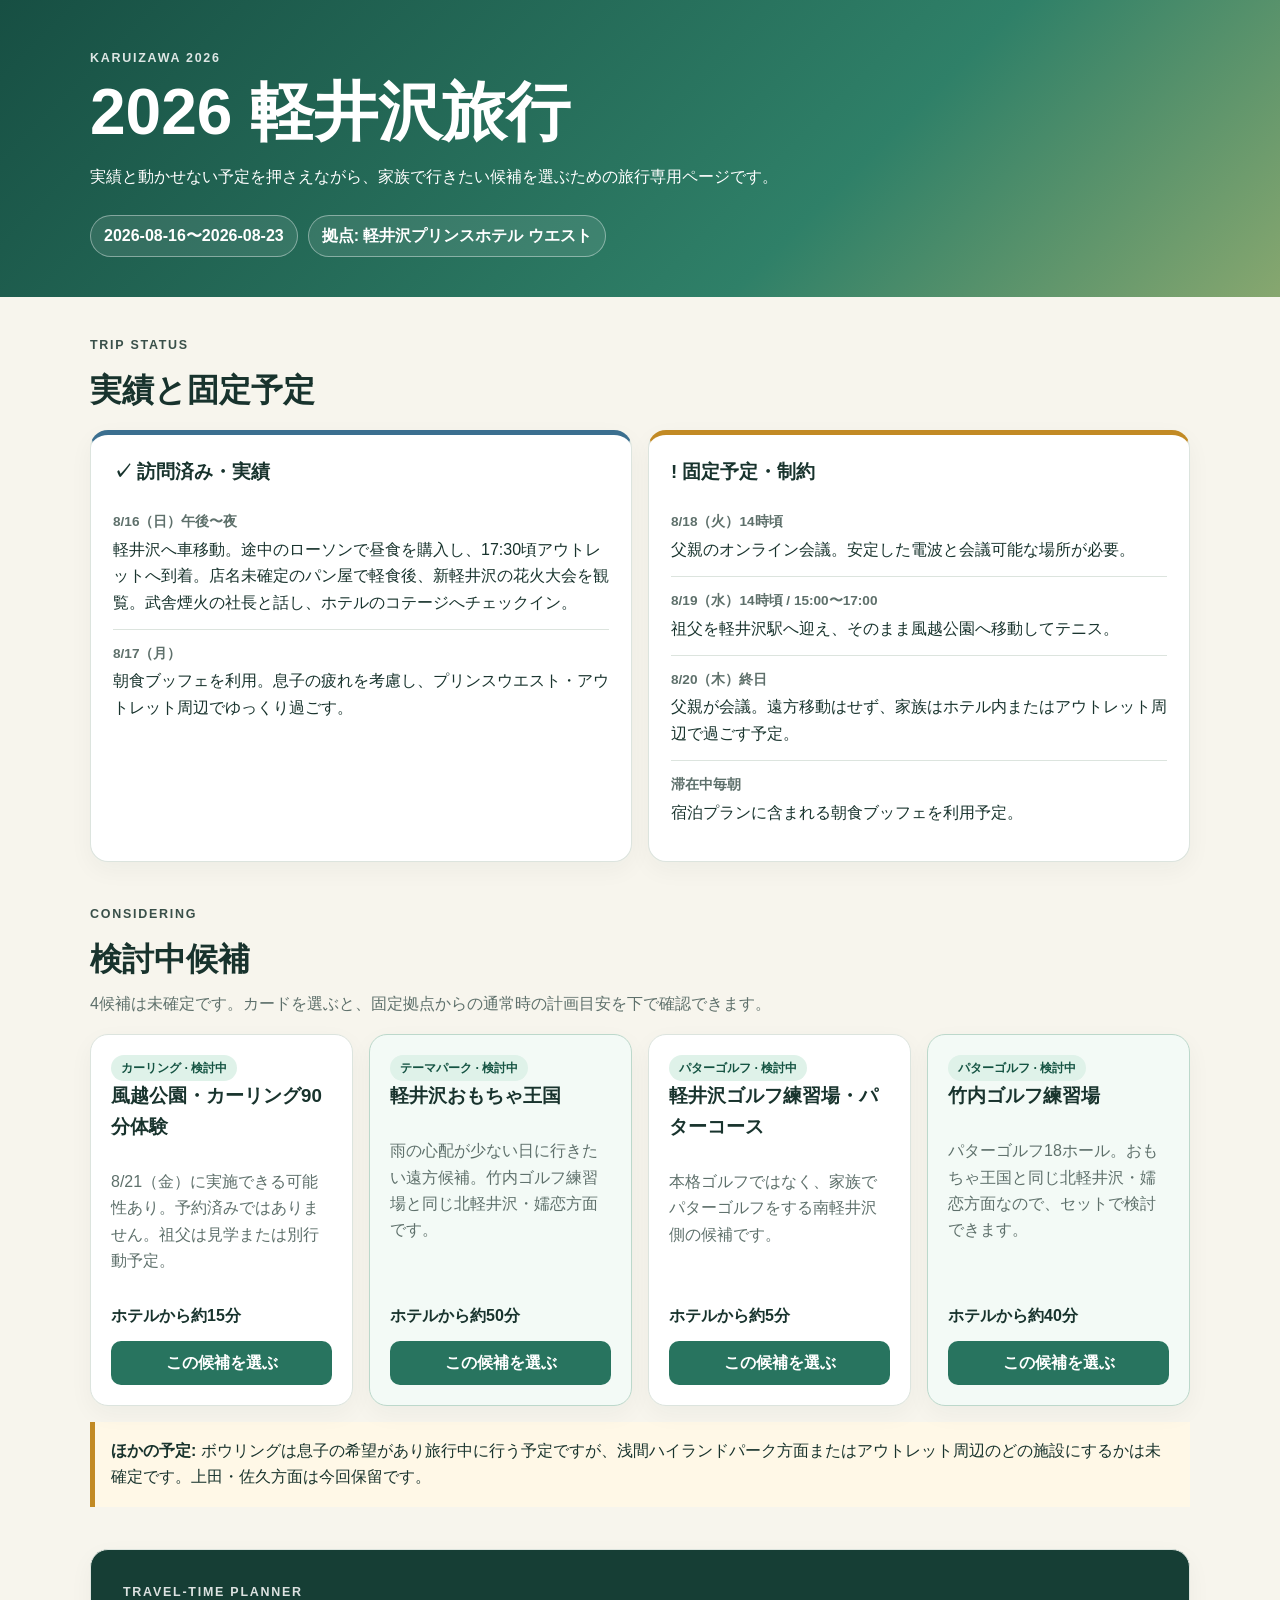
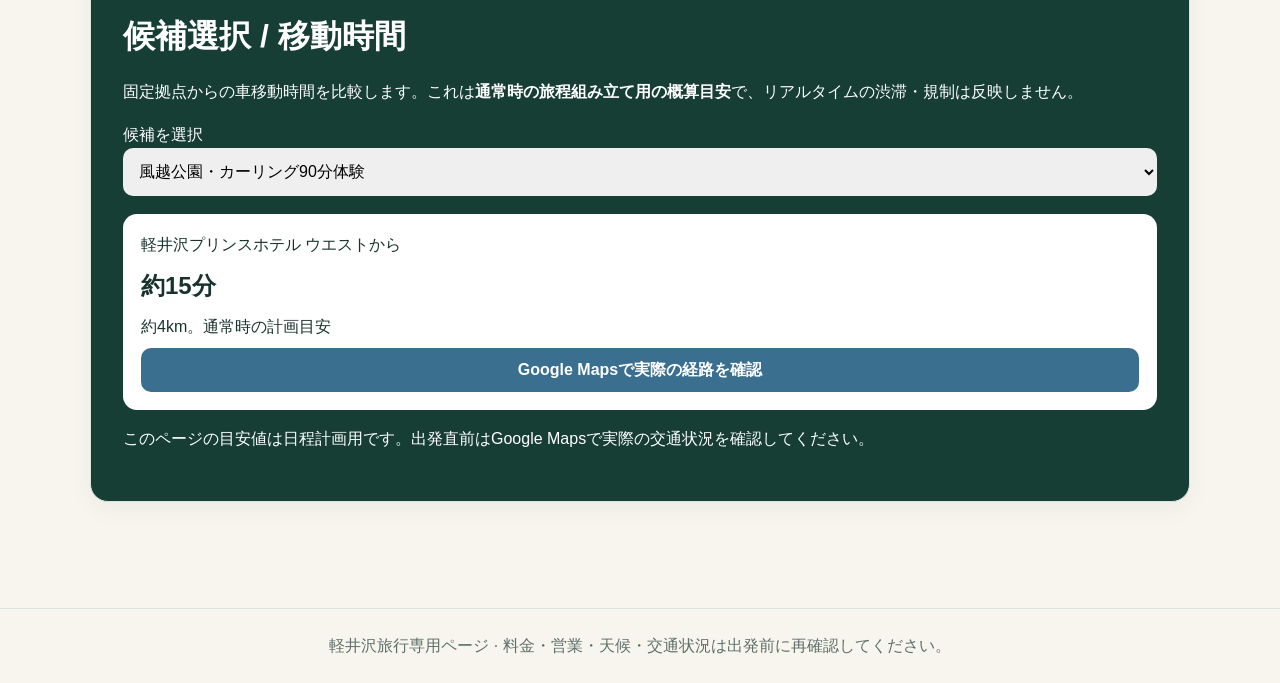
==== docs/trips/karuizawa/index.html @ 586a4956 "軽井沢旅行の計画ページを追加" ====
<!doctype html>
<html lang="ja">
<head>
  <meta charset="utf-8">
  <meta name="viewport" content="width=device-width, initial-scale=1">
  <meta name="description" content="2026年軽井沢旅行の実績、固定予定、候補と移動時間を確認する計画ページ">
  <title>2026 軽井沢旅行</title>
  <style>
    :root { color-scheme: light; --ink:#18332d; --muted:#5e706b; --paper:#f7f5ed; --card:#fff; --green:#28745f; --gold:#c28a24; --blue:#3b6f8f; --line:#dce4de; }
    * { box-sizing:border-box; }
    body { margin:0; color:var(--ink); background:var(--paper); font-family:-apple-system,BlinkMacSystemFont,"Segoe UI","Noto Sans JP",sans-serif; line-height:1.65; }
    a { color:inherit; }
    header { padding:48px 20px 40px; color:white; background:linear-gradient(135deg,#174f43,#2f8068 65%,#87a76f); }
    .wrap { width:min(1100px,calc(100% - 32px)); margin:auto; }
    .eyebrow { margin:0 0 8px; font-size:.78rem; font-weight:800; letter-spacing:.14em; text-transform:uppercase; opacity:.85; }
    h1 { margin:0; font-size:clamp(2rem,7vw,4rem); line-height:1.12; }
    header p { max-width:720px; margin:16px 0 0; }
    .facts { display:flex; flex-wrap:wrap; gap:10px; margin-top:24px; }
    .fact { padding:7px 13px; border:1px solid #ffffff66; border-radius:99px; background:#ffffff18; font-weight:700; }
    main { padding:38px 0 64px; }
    section { margin-bottom:42px; }
    h2 { margin:0 0 14px; font-size:clamp(1.45rem,4vw,2rem); }
    .intro { color:var(--muted); margin-top:-8px; }
    .timeline-grid,.candidate-grid { display:grid; grid-template-columns:repeat(auto-fit,minmax(260px,1fr)); gap:16px; }
    .panel,.candidate,.planner { border:1px solid var(--line); border-radius:18px; background:var(--card); box-shadow:0 8px 24px #15372b0b; }
    .panel { padding:22px; border-top:5px solid var(--blue); }
    .panel.fixed { border-top-color:var(--gold); }
    .panel h3,.candidate h3 { margin:0 0 10px; }
    .item { padding:13px 0; border-top:1px solid var(--line); }
    .item:first-of-type { border-top:0; }
    .item time { display:block; color:var(--muted); font-size:.85rem; font-weight:700; }
    .item p { margin:3px 0 0; }
    .candidate { display:flex; flex-direction:column; padding:20px; }
    .tag { align-self:flex-start; padding:3px 10px; border-radius:99px; color:#145342; background:#dff2e9; font-size:.78rem; font-weight:800; }
    .candidate p { color:var(--muted); }
    .meta { margin-top:auto; padding-top:12px; font-weight:800; }
    button,.maps { display:inline-flex; align-items:center; justify-content:center; min-height:44px; border:0; border-radius:10px; font:inherit; font-weight:800; cursor:pointer; text-decoration:none; }
    button { width:100%; margin-top:12px; color:white; background:var(--green); }
    button:hover,button:focus-visible { background:#195b49; }
    .same-direction { border-color:#bcd8cb; background:#f3faf6; }
    .planner { padding:clamp(20px,5vw,32px); background:#163e35; color:white; }
    .planner select { width:100%; min-height:48px; padding:8px 12px; border:0; border-radius:10px; font:inherit; }
    .result { display:grid; gap:8px; margin-top:18px; padding:18px; border-radius:14px; color:var(--ink); background:white; }
    .result strong { font-size:1.5rem; }
    .maps { color:white; background:var(--blue); }
    .notice { padding:16px; border-left:5px solid var(--gold); background:#fff8e7; }
    footer { padding:24px 16px; text-align:center; color:var(--muted); border-top:1px solid var(--line); }
    @media (max-width:600px) { header { padding-top:34px; } .wrap { width:min(100% - 24px,1100px); } }
  </style>
</head>
<body>
  <header>
    <div class="wrap">
      <p class="eyebrow">Karuizawa 2026</p>
      <h1>2026 軽井沢旅行</h1>
      <p>実績と動かせない予定を押さえながら、家族で行きたい候補を選ぶための旅行専用ページです。</p>
      <div class="facts"><span class="fact">2026-08-16〜2026-08-23</span><span class="fact">拠点: 軽井沢プリンスホテル ウエスト</span></div>
    </div>
  </header>
  <main class="wrap">
    <section aria-labelledby="timeline-title">
      <p class="eyebrow">Trip status</p><h2 id="timeline-title">実績と固定予定</h2>
      <div class="timeline-grid">
        <article class="panel"><h3>✓ 訪問済み・実績</h3>
          <div class="item"><time>8/16（日）午後〜夜</time><p>軽井沢へ車移動。途中のローソンで昼食を購入し、17:30頃アウトレットへ到着。店名未確定のパン屋で軽食後、新軽井沢の花火大会を観覧。武舎煙火の社長と話し、ホテルのコテージへチェックイン。</p></div>
          <div class="item"><time>8/17（月）</time><p>朝食ブッフェを利用。息子の疲れを考慮し、プリンスウエスト・アウトレット周辺でゆっくり過ごす。</p></div>
        </article>
        <article class="panel fixed"><h3>! 固定予定・制約</h3>
          <div class="item"><time>8/18（火）14時頃</time><p>父親のオンライン会議。安定した電波と会議可能な場所が必要。</p></div>
          <div class="item"><time>8/19（水）14時頃 / 15:00〜17:00</time><p>祖父を軽井沢駅へ迎え、そのまま風越公園へ移動してテニス。</p></div>
          <div class="item"><time>8/20（木）終日</time><p>父親が会議。遠方移動はせず、家族はホテル内またはアウトレット周辺で過ごす予定。</p></div>
          <div class="item"><time>滞在中毎朝</time><p>宿泊プランに含まれる朝食ブッフェを利用予定。</p></div>
        </article>
      </div>
    </section>

    <section aria-labelledby="candidates-title">
      <p class="eyebrow">Considering</p><h2 id="candidates-title">検討中候補</h2>
      <p class="intro">4候補は未確定です。カードを選ぶと、固定拠点からの通常時の計画目安を下で確認できます。</p>
      <div class="candidate-grid" data-candidates>
        <article class="candidate"><span class="tag">カーリング · 検討中</span><h3>風越公園・カーリング90分体験</h3><p>8/21（金）に実施できる可能性あり。予約済みではありません。祖父は見学または別行動予定。</p><div class="meta">ホテルから約15分</div><button type="button" data-pick="curling">この候補を選ぶ</button></article>
        <article class="candidate same-direction"><span class="tag">テーマパーク · 検討中</span><h3>軽井沢おもちゃ王国</h3><p>雨の心配が少ない日に行きたい遠方候補。竹内ゴルフ練習場と同じ北軽井沢・嬬恋方面です。</p><div class="meta">ホテルから約50分</div><button type="button" data-pick="toy_kingdom">この候補を選ぶ</button></article>
        <article class="candidate"><span class="tag">パターゴルフ · 検討中</span><h3>軽井沢ゴルフ練習場・パターコース</h3><p>本格ゴルフではなく、家族でパターゴルフをする南軽井沢側の候補です。</p><div class="meta">ホテルから約5分</div><button type="button" data-pick="karuizawa_putter">この候補を選ぶ</button></article>
        <article class="candidate same-direction"><span class="tag">パターゴルフ · 検討中</span><h3>竹内ゴルフ練習場</h3><p>パターゴルフ18ホール。おもちゃ王国と同じ北軽井沢・嬬恋方面なので、セットで検討できます。</p><div class="meta">ホテルから約40分</div><button type="button" data-pick="takeuchi">この候補を選ぶ</button></article>
      </div>
      <p class="notice"><strong>ほかの予定:</strong> ボウリングは息子の希望があり旅行中に行う予定ですが、浅間ハイランドパーク方面またはアウトレット周辺のどの施設にするかは未確定です。上田・佐久方面は今回保留です。</p>
    </section>

    <section class="planner" aria-labelledby="planner-title">
      <p class="eyebrow">Travel-time planner</p><h2 id="planner-title">候補選択 / 移動時間</h2>
      <p>固定拠点からの車移動時間を比較します。これは<strong>通常時の旅程組み立て用の概算目安</strong>で、リアルタイムの渋滞・規制は反映しません。</p>
      <label for="candidate-select">候補を選択</label>
      <select id="candidate-select" data-select>
        <option value="curling">風越公園・カーリング90分体験</option><option value="toy_kingdom">軽井沢おもちゃ王国</option><option value="karuizawa_putter">軽井沢ゴルフ練習場・パターコース</option><option value="takeuchi">竹内ゴルフ練習場</option>
      </select>
      <div class="result" aria-live="polite"><span>軽井沢プリンスホテル ウエストから</span><strong data-time>約15分</strong><span data-note>通常時の計画目安</span><a class="maps" data-maps href="#" target="_blank" rel="noopener noreferrer">Google Mapsで実際の経路を確認</a></div>
      <p>このページの目安値は日程計画用です。出発直前はGoogle Mapsで実際の交通状況を確認してください。</p>
    </section>
  </main>
  <footer>軽井沢旅行専用ページ · 料金・営業・天候・交通状況は出発前に再確認してください。</footer>
  <script>
    const base = '軽井沢プリンスホテル ウエスト';
    const plans = {
      curling:{destination:'軽井沢風越公園 / 軽井沢アイスパーク',minutes:15,note:'約4km。通常時の計画目安'},
      toy_kingdom:{destination:'軽井沢おもちゃ王国',minutes:50,note:'北軽井沢・嬬恋方面。通常時の計画目安'},
      karuizawa_putter:{destination:'軽井沢ゴルフ練習場・パターコース',minutes:5,note:'通常時の計画目安'},
      takeuchi:{destination:'竹内ゴルフ練習場',minutes:40,note:'北軽井沢方面。通常時の計画目安'}
    };
    const select = document.querySelector('[data-select]');
    function showPlan(id) {
      const plan = plans[id]; if (!plan) return;
      select.value = id;
      document.querySelector('[data-time]').textContent = `約${plan.minutes}分`;
      document.querySelector('[data-note]').textContent = plan.note;
      document.querySelector('[data-maps]').href = `https://www.google.com/maps/dir/?api=1&origin=${encodeURIComponent(base)}&destination=${encodeURIComponent(plan.destination)}&travelmode=driving`;
    }
    select.addEventListener('change', event => showPlan(event.target.value));
    document.querySelectorAll('[data-pick]').forEach(button => button.addEventListener('click', () => { showPlan(button.dataset.pick); document.querySelector('.planner').scrollIntoView({behavior:'smooth'}); }));
    showPlan(select.value);
  </script>
</body>
</html>
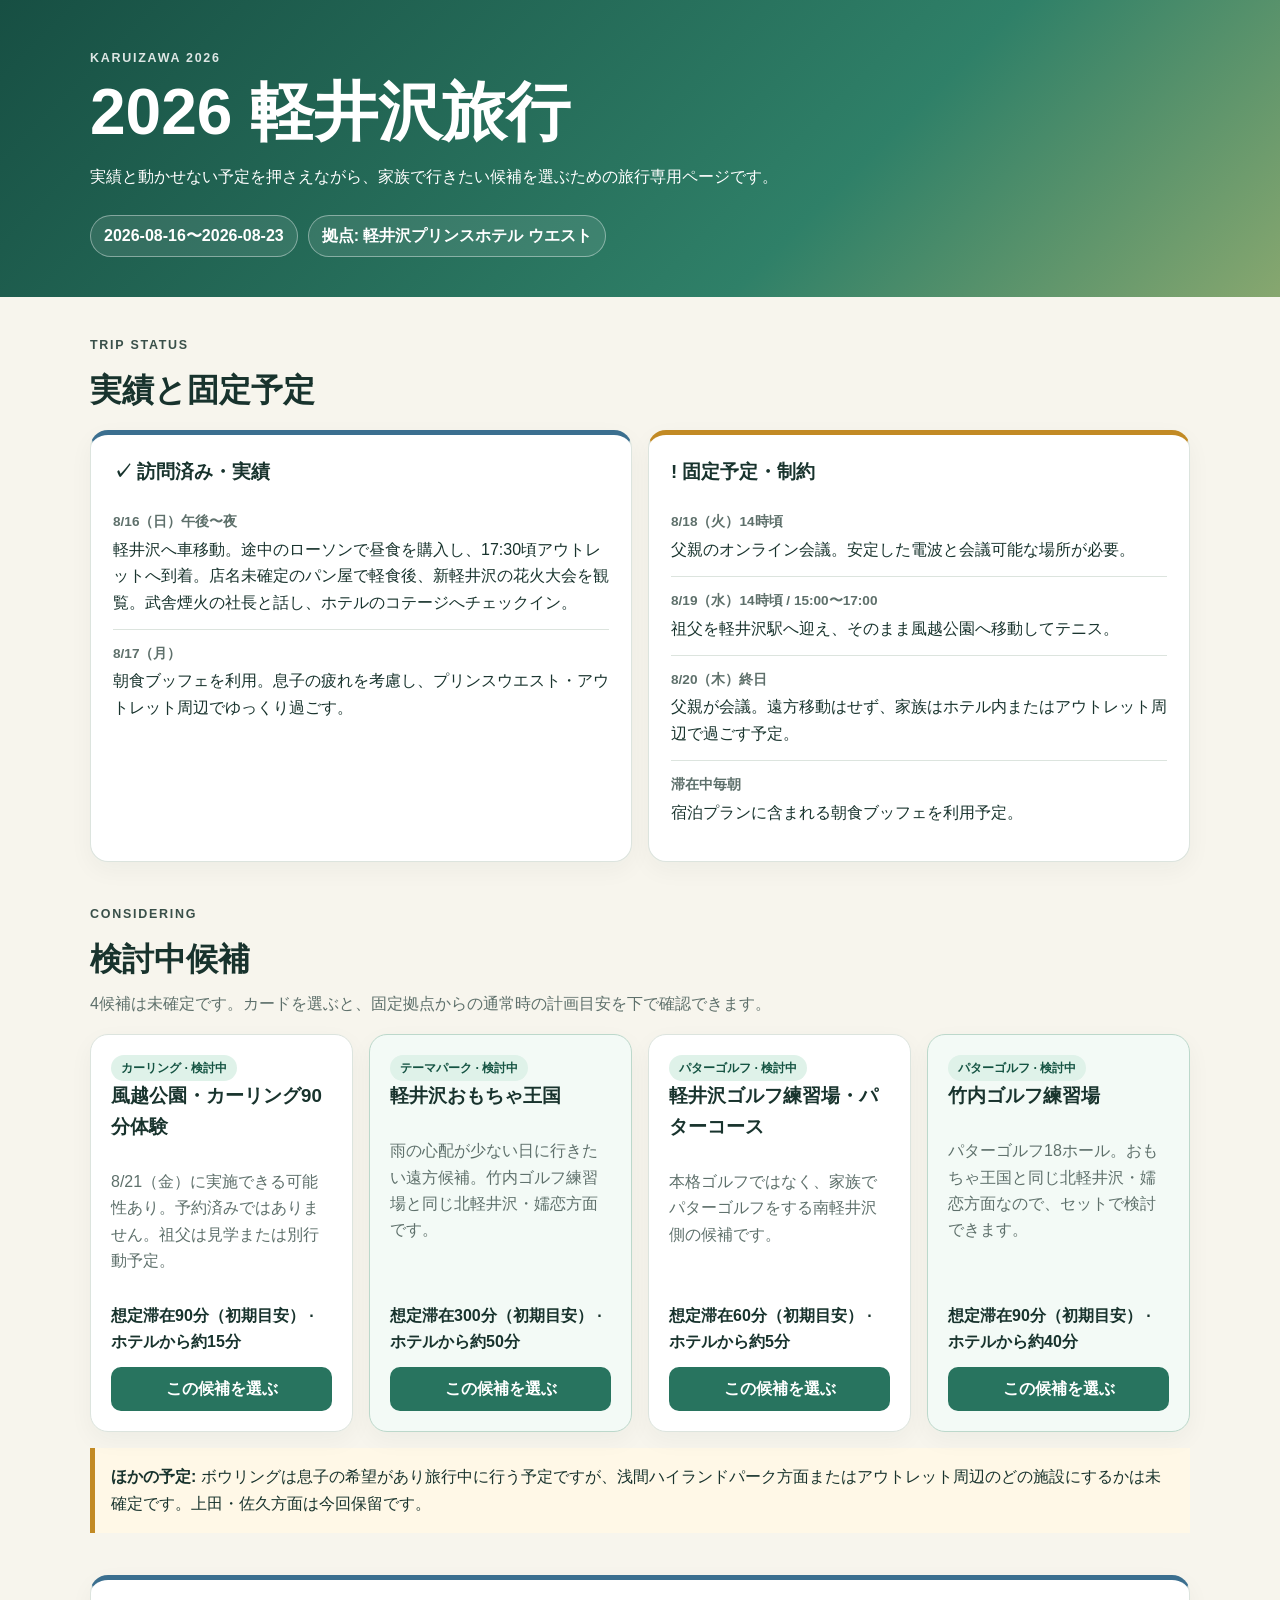
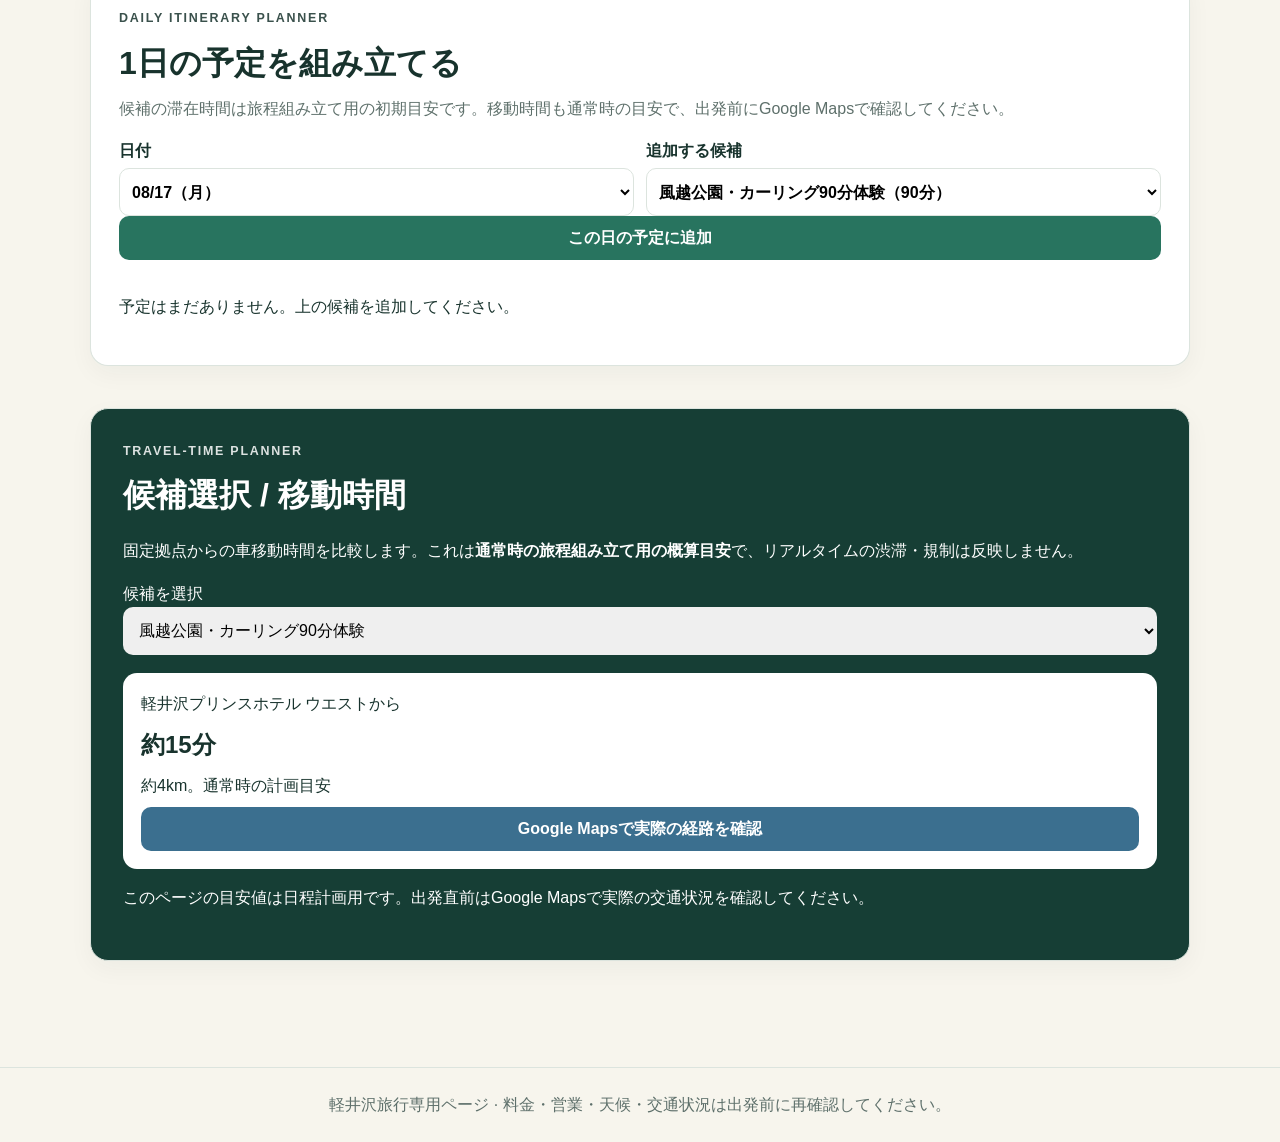
==== commit bf6a072e: "軽井沢の日別旅程Plannerを追加" ====
--- a/docs/trips/karuizawa/index.html
+++ b/docs/trips/karuizawa/index.html
@@ -44,8 +44,24 @@
     .result strong { font-size:1.5rem; }
     .maps { color:white; background:var(--blue); }
     .notice { padding:16px; border-left:5px solid var(--gold); background:#fff8e7; }
+    .day-planner { padding:clamp(18px,4vw,28px); }
+    .day-controls { display:grid; grid-template-columns:minmax(0,1fr) minmax(0,1fr); gap:12px; }
+    .day-controls label { font-weight:800; }
+    .day-controls select { width:100%; min-height:48px; margin-top:4px; padding:8px; border:1px solid var(--line); border-radius:10px; font:inherit; background:white; }
+    .constraint { margin:16px 0; padding:12px; border-radius:10px; color:#654509; background:#fff3cf; }
+    .schedule { display:grid; gap:12px; margin-top:18px; }
+    .schedule-card { display:grid; grid-template-columns:minmax(0,1fr) auto; gap:12px; padding:16px; border:1px solid var(--line); border-left:5px solid var(--green); border-radius:14px; background:#fbfdfb; }
+    .schedule-card.fixed { border-left-color:var(--gold); background:#fffaf0; }
+    .schedule-card h3 { margin:0; font-size:1.05rem; }
+    .schedule-card p { margin:4px 0 0; color:var(--muted); }
+    .schedule-actions { display:grid; grid-template-columns:repeat(2,48px); gap:8px; align-content:start; }
+    .schedule-actions button { width:48px; min-height:48px; margin:0; font-size:1.25rem; }
+    .schedule-actions button:disabled { cursor:not-allowed; opacity:.35; }
+    .warning { margin:12px 0 0; padding:12px; border:2px solid #b64b3d; border-radius:10px; color:#7e2117; background:#fff0ed; font-weight:800; }
+    .add-buttons { display:grid; grid-template-columns:repeat(auto-fit,minmax(180px,1fr)); gap:8px; }
+    .add-buttons button { margin-top:0; }
     footer { padding:24px 16px; text-align:center; color:var(--muted); border-top:1px solid var(--line); }
-    @media (max-width:600px) { header { padding-top:34px; } .wrap { width:min(100% - 24px,1100px); } }
+    @media (max-width:600px) { header { padding-top:34px; } .wrap { width:min(100% - 24px,1100px); } .day-controls,.schedule-card { grid-template-columns:1fr; } .schedule-actions { grid-template-columns:repeat(2,minmax(48px,1fr)); } .schedule-actions button { width:100%; } }
   </style>
 </head>
 <body>
@@ -78,12 +94,25 @@
       <p class="eyebrow">Considering</p><h2 id="candidates-title">検討中候補</h2>
       <p class="intro">4候補は未確定です。カードを選ぶと、固定拠点からの通常時の計画目安を下で確認できます。</p>
       <div class="candidate-grid" data-candidates>
-        <article class="candidate"><span class="tag">カーリング · 検討中</span><h3>風越公園・カーリング90分体験</h3><p>8/21（金）に実施できる可能性あり。予約済みではありません。祖父は見学または別行動予定。</p><div class="meta">ホテルから約15分</div><button type="button" data-pick="curling">この候補を選ぶ</button></article>
-        <article class="candidate same-direction"><span class="tag">テーマパーク · 検討中</span><h3>軽井沢おもちゃ王国</h3><p>雨の心配が少ない日に行きたい遠方候補。竹内ゴルフ練習場と同じ北軽井沢・嬬恋方面です。</p><div class="meta">ホテルから約50分</div><button type="button" data-pick="toy_kingdom">この候補を選ぶ</button></article>
-        <article class="candidate"><span class="tag">パターゴルフ · 検討中</span><h3>軽井沢ゴルフ練習場・パターコース</h3><p>本格ゴルフではなく、家族でパターゴルフをする南軽井沢側の候補です。</p><div class="meta">ホテルから約5分</div><button type="button" data-pick="karuizawa_putter">この候補を選ぶ</button></article>
-        <article class="candidate same-direction"><span class="tag">パターゴルフ · 検討中</span><h3>竹内ゴルフ練習場</h3><p>パターゴルフ18ホール。おもちゃ王国と同じ北軽井沢・嬬恋方面なので、セットで検討できます。</p><div class="meta">ホテルから約40分</div><button type="button" data-pick="takeuchi">この候補を選ぶ</button></article>
+        <article class="candidate"><span class="tag">カーリング · 検討中</span><h3>風越公園・カーリング90分体験</h3><p>8/21（金）に実施できる可能性あり。予約済みではありません。祖父は見学または別行動予定。</p><div class="meta">想定滞在90分（初期目安） · ホテルから約15分</div><button type="button" data-pick="curling">この候補を選ぶ</button></article>
+        <article class="candidate same-direction"><span class="tag">テーマパーク · 検討中</span><h3>軽井沢おもちゃ王国</h3><p>雨の心配が少ない日に行きたい遠方候補。竹内ゴルフ練習場と同じ北軽井沢・嬬恋方面です。</p><div class="meta">想定滞在300分（初期目安） · ホテルから約50分</div><button type="button" data-pick="toy_kingdom">この候補を選ぶ</button></article>
+        <article class="candidate"><span class="tag">パターゴルフ · 検討中</span><h3>軽井沢ゴルフ練習場・パターコース</h3><p>本格ゴルフではなく、家族でパターゴルフをする南軽井沢側の候補です。</p><div class="meta">想定滞在60分（初期目安） · ホテルから約5分</div><button type="button" data-pick="karuizawa_putter">この候補を選ぶ</button></article>
+        <article class="candidate same-direction"><span class="tag">パターゴルフ · 検討中</span><h3>竹内ゴルフ練習場</h3><p>パターゴルフ18ホール。おもちゃ王国と同じ北軽井沢・嬬恋方面なので、セットで検討できます。</p><div class="meta">想定滞在90分（初期目安） · ホテルから約40分</div><button type="button" data-pick="takeuchi">この候補を選ぶ</button></article>
       </div>
       <p class="notice"><strong>ほかの予定:</strong> ボウリングは息子の希望があり旅行中に行う予定ですが、浅間ハイランドパーク方面またはアウトレット周辺のどの施設にするかは未確定です。上田・佐久方面は今回保留です。</p>
+    </section>
+
+    <section class="day-planner panel" aria-labelledby="day-planner-title">
+      <p class="eyebrow">Daily itinerary planner</p><h2 id="day-planner-title">1日の予定を組み立てる</h2>
+      <p class="intro">候補の滞在時間は旅程組み立て用の初期目安です。移動時間も通常時の目安で、出発前にGoogle Mapsで確認してください。</p>
+      <div class="day-controls">
+        <label for="planner-date">日付<select id="planner-date" data-planner-date></select></label>
+        <label for="planner-candidate">追加する候補<select id="planner-candidate" data-planner-candidate></select></label>
+      </div>
+      <div class="add-buttons"><button type="button" data-add-plan>この日の予定に追加</button></div>
+      <p class="constraint" data-constraint hidden></p>
+      <div data-warnings aria-live="polite"></div>
+      <div class="schedule" data-schedule aria-live="polite"></div>
     </section>
 
     <section class="planner" aria-labelledby="planner-title">
@@ -101,10 +130,10 @@
   <script>
     const base = '軽井沢プリンスホテル ウエスト';
     const plans = {
-      curling:{destination:'軽井沢風越公園 / 軽井沢アイスパーク',minutes:15,note:'約4km。通常時の計画目安'},
-      toy_kingdom:{destination:'軽井沢おもちゃ王国',minutes:50,note:'北軽井沢・嬬恋方面。通常時の計画目安'},
-      karuizawa_putter:{destination:'軽井沢ゴルフ練習場・パターコース',minutes:5,note:'通常時の計画目安'},
-      takeuchi:{destination:'竹内ゴルフ練習場',minutes:40,note:'北軽井沢方面。通常時の計画目安'}
+      curling:{name:'風越公園・カーリング90分体験',destination:'軽井沢風越公園 / 軽井沢アイスパーク',minutes:15,stay:90,note:'約4km。通常時の計画目安'},
+      toy_kingdom:{name:'軽井沢おもちゃ王国',destination:'軽井沢おもちゃ王国',minutes:50,stay:300,note:'北軽井沢・嬬恋方面。通常時の計画目安'},
+      karuizawa_putter:{name:'軽井沢ゴルフ練習場・パターコース',destination:'軽井沢ゴルフ練習場・パターコース',minutes:5,stay:60,note:'通常時の計画目安'},
+      takeuchi:{name:'竹内ゴルフ練習場',destination:'竹内ゴルフ練習場',minutes:40,stay:90,note:'北軽井沢方面。通常時の計画目安'}
     };
     const select = document.querySelector('[data-select]');
     function showPlan(id) {
@@ -117,6 +146,80 @@
     select.addEventListener('change', event => showPlan(event.target.value));
     document.querySelectorAll('[data-pick]').forEach(button => button.addEventListener('click', () => { showPlan(button.dataset.pick); document.querySelector('.planner').scrollIntoView({behavior:'smooth'}); }));
     showPlan(select.value);
+
+    const plannerStorageKey = 'karuizawa-2026:daily-itinerary:v1';
+    const dateSelect = document.querySelector('[data-planner-date]');
+    const candidateSelect = document.querySelector('[data-planner-candidate]');
+    const schedule = document.querySelector('[data-schedule]');
+    const warningBox = document.querySelector('[data-warnings]');
+    const constraint = document.querySelector('[data-constraint]');
+    const fixedSchedules = {
+      '2026-08-18': [{id:'meeting',type:'fixed',name:'父親のオンライン会議',destination:base,time:14*60,deadline:13*60+30,stay:0,note:'14:00 anchor（13:30までに会議可能な場所へ）'}],
+      '2026-08-19': [
+        {id:'pickup',type:'fixed',name:'軽井沢駅で祖父を迎える',destination:'軽井沢駅',time:14*60,stay:0,note:'14:00 anchor'},
+        {id:'tennis',type:'fixed',name:'風越公園でテニス',destination:'軽井沢風越公園 / 軽井沢アイスパーク',time:15*60,stay:120,note:'15:00〜17:00'}
+      ]
+    };
+    const travelTimes = new Map([
+      [`${base}|軽井沢ゴルフ練習場・パターコース`,5], [`${base}|軽井沢風越公園 / 軽井沢アイスパーク`,15],
+      [`${base}|竹内ゴルフ練習場`,40], [`${base}|軽井沢おもちゃ王国`,50],
+      ['軽井沢駅|軽井沢風越公園 / 軽井沢アイスパーク',15], ['軽井沢おもちゃ王国|竹内ゴルフ練習場',10], ['竹内ゴルフ練習場|軽井沢おもちゃ王国',10]
+    ]);
+    const dayPlans = (() => { try { return JSON.parse(localStorage.getItem(plannerStorageKey)) || {}; } catch { return {}; } })();
+    const dates = ['2026-08-17','2026-08-18','2026-08-19','2026-08-20','2026-08-21','2026-08-22','2026-08-23'];
+    dates.forEach(date => dateSelect.add(new Option(`${date.slice(5).replace('-','/')}（${'月火水木金土日'[dates.indexOf(date)]}）`,date)));
+    Object.entries(plans).forEach(([id,plan]) => candidateSelect.add(new Option(`${plan.name}（${plan.stay}分）`,id)));
+    function formatTime(minutes) { return `${String(Math.floor(minutes/60)).padStart(2,'0')}:${String(minutes%60).padStart(2,'0')}`; }
+    function itemsForDay(date) {
+      const variables = (dayPlans[date] || []).map(id => ({id,type:'variable',...plans[id]})).filter(item => item.name);
+      return [...variables,...(fixedSchedules[date] || [])].sort((a,b) => a.type === b.type ? 0 : a.type === 'fixed' ? 1 : -1);
+    }
+    function save() { localStorage.setItem(plannerStorageKey,JSON.stringify(dayPlans)); }
+    function renderPlanner() {
+      const date = dateSelect.value;
+      const items = itemsForDay(date);
+      constraint.hidden = date !== '2026-08-20';
+      constraint.textContent = date === '2026-08-20' ? '制約日: 父親は終日会議のため遠方移動不可（近場のみ）' : '';
+      let clock = 9*60, previous = base, uncertain = false;
+      const warnings = [];
+      schedule.replaceChildren();
+      items.forEach((item,index) => {
+        const travel = previous === item.destination ? 0 : travelTimes.get(`${previous}|${item.destination}`);
+        if (travel === undefined) uncertain = true; else clock += travel;
+        let start = clock;
+        if (item.type === 'fixed') {
+          const deadline = item.deadline ?? item.time;
+          if (uncertain) warnings.push(`${item.name}: 移動時間未登録のため到着可否を確認してください。`);
+          else if (clock > deadline) warnings.push(`${item.name}: この並びでは固定予定に間に合いません（到着見込み ${formatTime(clock)}）。`);
+          start = item.time;
+          clock = item.time + item.stay;
+          uncertain = false;
+        } else clock += item.stay;
+        const end = item.type === 'fixed' ? item.time + item.stay : clock;
+        const card = document.createElement('article');
+        card.className = `schedule-card ${item.type === 'fixed' ? 'fixed' : ''}`;
+        const text = document.createElement('div');
+        const timeLabel = item.stay ? `${formatTime(start)}〜${formatTime(end)}` : `${formatTime(start)} anchor`;
+        text.innerHTML = `<h3>${item.name}</h3><p><strong>${item.type === 'fixed' ? '固定予定' : '可変候補'}</strong> · 想定滞在 ${item.stay ? `${item.stay}分` : '未設定'} · ${timeLabel}</p><p>直前地点から: ${travel === undefined ? '移動時間未登録' : `移動 約${travel}分`}${item.note ? ` · ${item.note}` : ''}</p>`;
+        card.append(text);
+        if (item.type === 'variable') {
+          const variableIndex = (dayPlans[date] || []).indexOf(item.id);
+          const actions = document.createElement('div'); actions.className = 'schedule-actions';
+          [['↑',-1,'上へ移動'],['↓',1,'下へ移動']].forEach(([symbol,delta,label]) => {
+            const button = document.createElement('button'); button.type='button'; button.textContent=symbol; button.setAttribute('aria-label',`${item.name}を${label}`);
+            button.disabled = variableIndex + delta < 0 || variableIndex + delta >= (dayPlans[date] || []).length;
+            button.addEventListener('click',() => { const list=dayPlans[date]; [list[variableIndex],list[variableIndex+delta]]=[list[variableIndex+delta],list[variableIndex]]; save(); renderPlanner(); }); actions.append(button);
+          });
+          card.append(actions);
+        }
+        schedule.append(card); previous = item.destination;
+      });
+      if (!items.length) schedule.innerHTML = '<p>予定はまだありません。上の候補を追加してください。</p>';
+      warningBox.innerHTML = warnings.map(message => `<p class="warning">⚠ ${message}</p>`).join('');
+    }
+    document.querySelector('[data-add-plan]').addEventListener('click',() => { const date=dateSelect.value; dayPlans[date] ||= []; if (!dayPlans[date].includes(candidateSelect.value)) dayPlans[date].push(candidateSelect.value); save(); renderPlanner(); });
+    dateSelect.addEventListener('change',renderPlanner);
+    renderPlanner();
   </script>
 </body>
 </html>
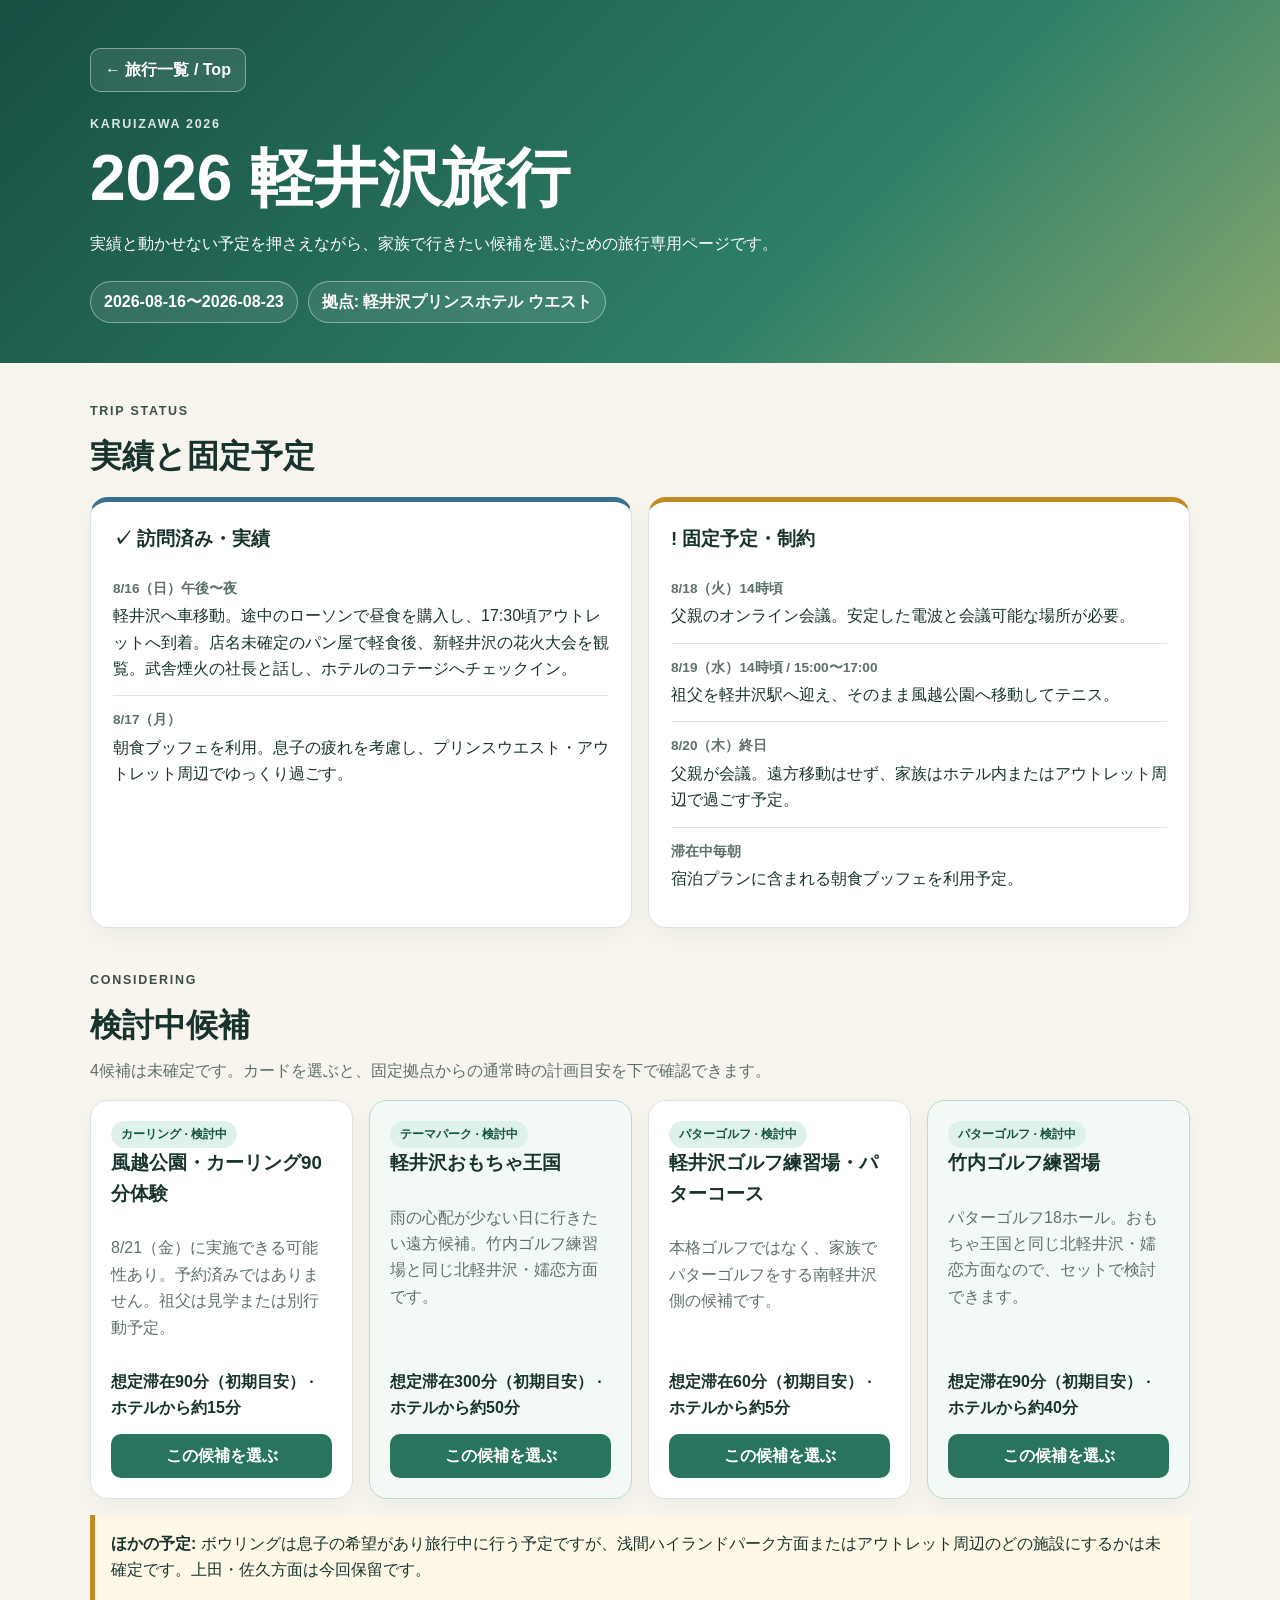
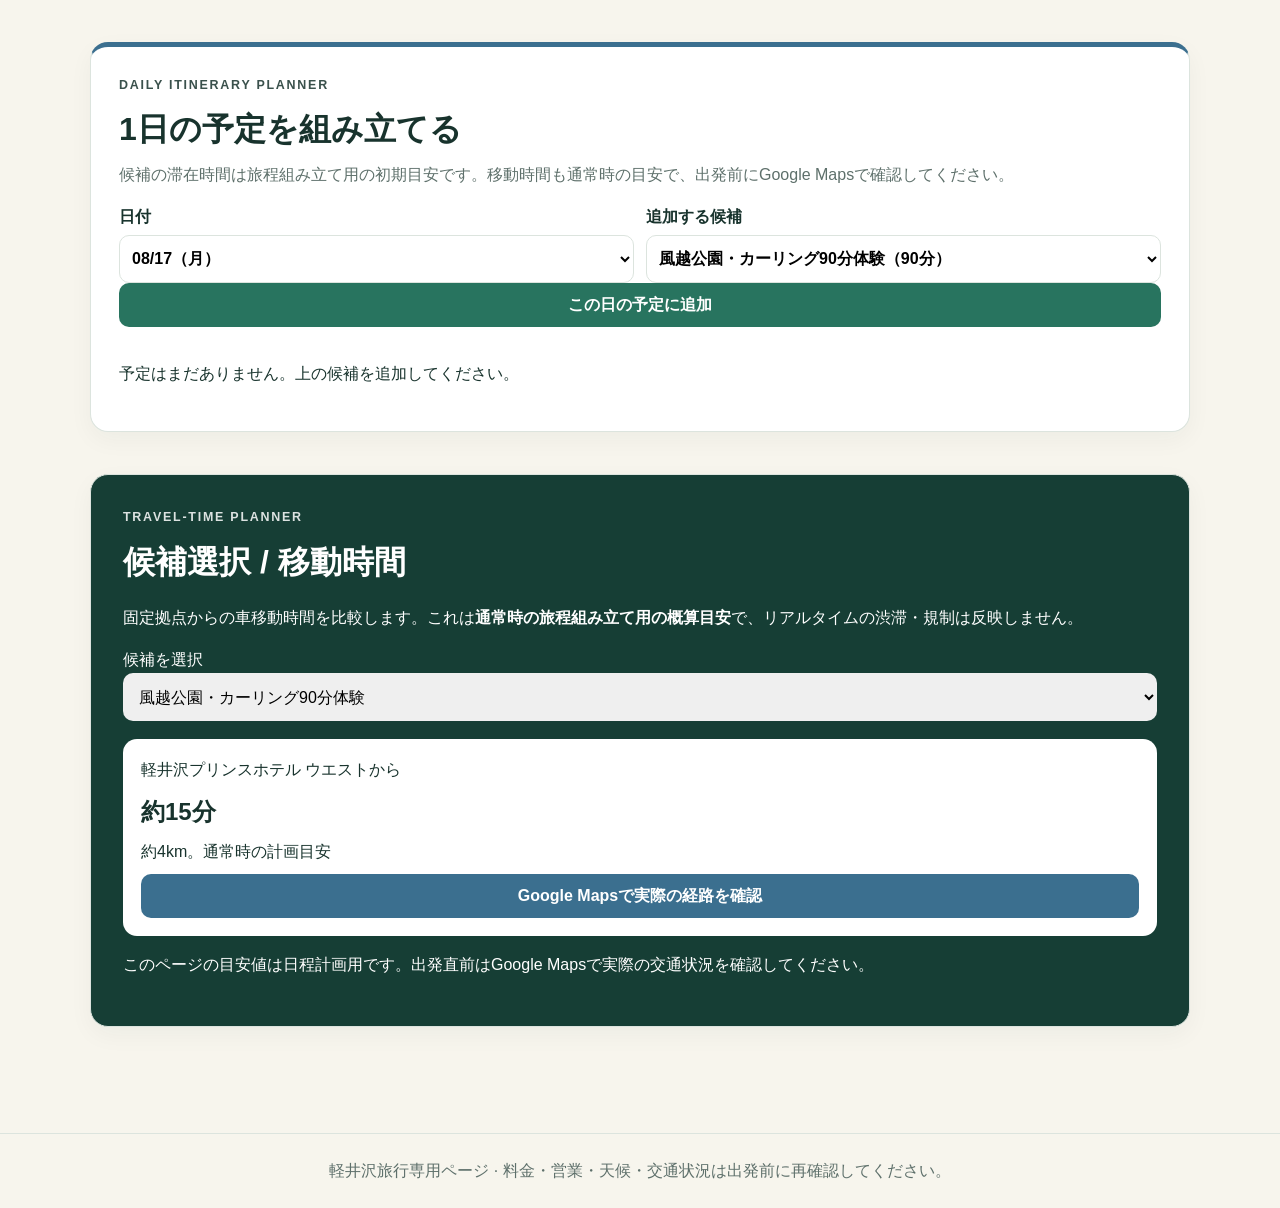
==== commit 20e4e96f: "旅行一覧トップページを追加" ====
--- a/docs/trips/karuizawa/index.html
+++ b/docs/trips/karuizawa/index.html
@@ -15,6 +15,8 @@
     .eyebrow { margin:0 0 8px; font-size:.78rem; font-weight:800; letter-spacing:.14em; text-transform:uppercase; opacity:.85; }
     h1 { margin:0; font-size:clamp(2rem,7vw,4rem); line-height:1.12; }
     header p { max-width:720px; margin:16px 0 0; }
+    .portal-link { display:inline-flex; min-height:44px; margin-bottom:22px; padding:8px 14px; align-items:center; border:1px solid #ffffff66; border-radius:10px; color:white; background:#ffffff18; font-weight:800; text-decoration:none; }
+    .portal-link:hover,.portal-link:focus-visible { background:#ffffff2b; }
     .facts { display:flex; flex-wrap:wrap; gap:10px; margin-top:24px; }
     .fact { padding:7px 13px; border:1px solid #ffffff66; border-radius:99px; background:#ffffff18; font-weight:700; }
     main { padding:38px 0 64px; }
@@ -67,6 +69,7 @@
 <body>
   <header>
     <div class="wrap">
+      <a class="portal-link" href="../../index.html">← 旅行一覧 / Top</a>
       <p class="eyebrow">Karuizawa 2026</p>
       <h1>2026 軽井沢旅行</h1>
       <p>実績と動かせない予定を押さえながら、家族で行きたい候補を選ぶための旅行専用ページです。</p>
@@ -170,56 +173,97 @@
     dates.forEach(date => dateSelect.add(new Option(`${date.slice(5).replace('-','/')}（${'月火水木金土日'[dates.indexOf(date)]}）`,date)));
     Object.entries(plans).forEach(([id,plan]) => candidateSelect.add(new Option(`${plan.name}（${plan.stay}分）`,id)));
     function formatTime(minutes) { return `${String(Math.floor(minutes/60)).padStart(2,'0')}:${String(minutes%60).padStart(2,'0')}`; }
+    function fixedToken(id) { return `@fixed:${id}`; }
+    function ensureSequence(date) {
+      const fixed = fixedSchedules[date] || [];
+      const fixedTokens = fixed.map(item => fixedToken(item.id));
+      const stored = Array.isArray(dayPlans[date]) ? dayPlans[date] : [];
+      const validFixed = new Set(fixedTokens);
+      let sequence = stored.filter(token => plans[token] || validFixed.has(token));
+      if (fixedTokens.length && !sequence.some(token => validFixed.has(token))) sequence = [...sequence,...fixedTokens];
+      fixedTokens.forEach(token => { if (!sequence.includes(token)) sequence.push(token); });
+      dayPlans[date] = sequence;
+      return sequence;
+    }
     function itemsForDay(date) {
-      const variables = (dayPlans[date] || []).map(id => ({id,type:'variable',...plans[id]})).filter(item => item.name);
-      return [...variables,...(fixedSchedules[date] || [])].sort((a,b) => a.type === b.type ? 0 : a.type === 'fixed' ? 1 : -1);
+      const fixedById = new Map((fixedSchedules[date] || []).map(item => [item.id,item]));
+      return ensureSequence(date).map(token => {
+        if (token.startsWith('@fixed:')) return fixedById.get(token.slice(7));
+        return plans[token] ? {id:token,type:'variable',...plans[token]} : null;
+      }).filter(Boolean);
     }
     function save() { localStorage.setItem(plannerStorageKey,JSON.stringify(dayPlans)); }
     function renderPlanner() {
       const date = dateSelect.value;
+      const sequence = ensureSequence(date);
       const items = itemsForDay(date);
       constraint.hidden = date !== '2026-08-20';
       constraint.textContent = date === '2026-08-20' ? '制約日: 父親は終日会議のため遠方移動不可（近場のみ）' : '';
-      let clock = 9*60, previous = base, uncertain = false;
+      let clock = 9*60, lowerBound = 9*60, previous = base, exact = true;
       const warnings = [];
       schedule.replaceChildren();
       items.forEach((item,index) => {
         const travel = previous === item.destination ? 0 : travelTimes.get(`${previous}|${item.destination}`);
-        if (travel === undefined) uncertain = true; else clock += travel;
-        let start = clock;
+        if (travel === undefined) exact = false;
+        else {
+          lowerBound += travel;
+          if (exact) clock += travel;
+        }
+        let start = exact ? clock : null;
         if (item.type === 'fixed') {
           const deadline = item.deadline ?? item.time;
-          if (uncertain) warnings.push(`${item.name}: 移動時間未登録のため到着可否を確認してください。`);
-          else if (clock > deadline) warnings.push(`${item.name}: この並びでは固定予定に間に合いません（到着見込み ${formatTime(clock)}）。`);
+          if (lowerBound > deadline) warnings.push(`${item.name}: この並びでは固定予定に間に合いません（既知の時間だけで ${formatTime(lowerBound)} 以降）。`);
+          else if (!exact) warnings.push(`${item.name}: 移動時間未登録のため到着可否を確認してください。`);
           start = item.time;
           clock = item.time + item.stay;
-          uncertain = false;
-        } else clock += item.stay;
-        const end = item.type === 'fixed' ? item.time + item.stay : clock;
+          lowerBound = clock;
+          exact = true;
+        } else {
+          lowerBound += item.stay;
+          if (exact) clock += item.stay;
+        }
+        const end = item.type === 'fixed' ? item.time + item.stay : (exact ? clock : null);
         const card = document.createElement('article');
         card.className = `schedule-card ${item.type === 'fixed' ? 'fixed' : ''}`;
         const text = document.createElement('div');
-        const timeLabel = item.stay ? `${formatTime(start)}〜${formatTime(end)}` : `${formatTime(start)} anchor`;
+        const timeLabel = item.type === 'fixed'
+          ? (item.stay ? `${formatTime(item.time)}〜${formatTime(end)}` : `${formatTime(item.time)} anchor`)
+          : (start === null || end === null ? '時刻未確定' : `${formatTime(start)}〜${formatTime(end)}`);
         text.innerHTML = `<h3>${item.name}</h3><p><strong>${item.type === 'fixed' ? '固定予定' : '可変候補'}</strong> · 想定滞在 ${item.stay ? `${item.stay}分` : '未設定'} · ${timeLabel}</p><p>直前地点から: ${travel === undefined ? '移動時間未登録' : `移動 約${travel}分`}${item.note ? ` · ${item.note}` : ''}</p>`;
         card.append(text);
         if (item.type === 'variable') {
-          const variableIndex = (dayPlans[date] || []).indexOf(item.id);
+          const sequenceIndex = sequence.indexOf(item.id);
           const actions = document.createElement('div'); actions.className = 'schedule-actions';
           [['↑',-1,'上へ移動'],['↓',1,'下へ移動']].forEach(([symbol,delta,label]) => {
             const button = document.createElement('button'); button.type='button'; button.textContent=symbol; button.setAttribute('aria-label',`${item.name}を${label}`);
-            button.disabled = variableIndex + delta < 0 || variableIndex + delta >= (dayPlans[date] || []).length;
-            button.addEventListener('click',() => { const list=dayPlans[date]; [list[variableIndex],list[variableIndex+delta]]=[list[variableIndex+delta],list[variableIndex]]; save(); renderPlanner(); }); actions.append(button);
+            button.disabled = sequenceIndex + delta < 0 || sequenceIndex + delta >= sequence.length;
+            button.addEventListener('click',() => {
+              const list = ensureSequence(date);
+              const from = list.indexOf(item.id);
+              const to = from + delta;
+              [list[from],list[to]] = [list[to],list[from]];
+              dayPlans[date] = list;
+              save(); renderPlanner();
+            });
+            actions.append(button);
           });
           card.append(actions);
         }
-        schedule.append(card); previous = item.destination;
+        schedule.append(card);
+        previous = item.destination;
       });
       if (!items.length) schedule.innerHTML = '<p>予定はまだありません。上の候補を追加してください。</p>';
       warningBox.innerHTML = warnings.map(message => `<p class="warning">⚠ ${message}</p>`).join('');
     }
-    document.querySelector('[data-add-plan]').addEventListener('click',() => { const date=dateSelect.value; dayPlans[date] ||= []; if (!dayPlans[date].includes(candidateSelect.value)) dayPlans[date].push(candidateSelect.value); save(); renderPlanner(); });
+    document.querySelector('[data-add-plan]').addEventListener('click',() => {
+      const date = dateSelect.value;
+      const list = ensureSequence(date);
+      if (!list.includes(candidateSelect.value)) list.push(candidateSelect.value);
+      dayPlans[date] = list;
+      save(); renderPlanner();
+    });
     dateSelect.addEventListener('change',renderPlanner);
     renderPlanner();
   </script>
 </body>
-</html>
+</html>
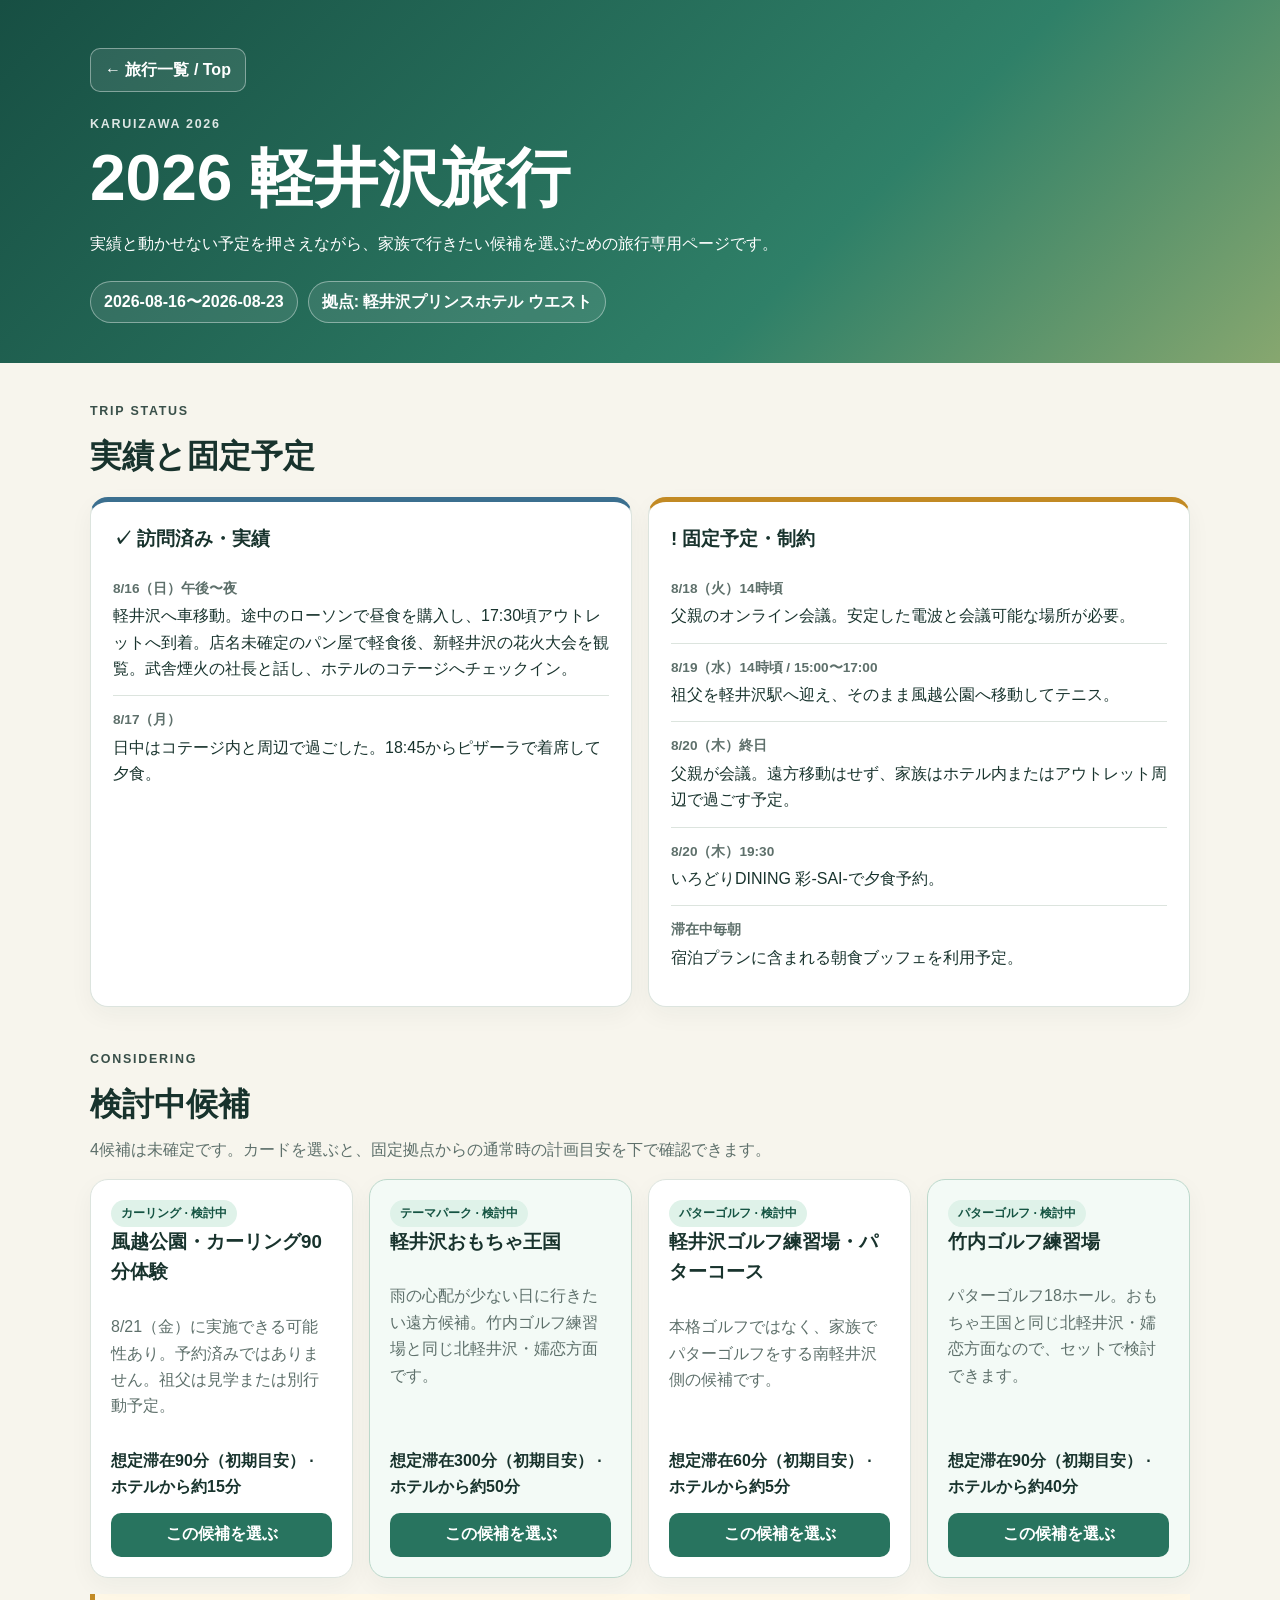
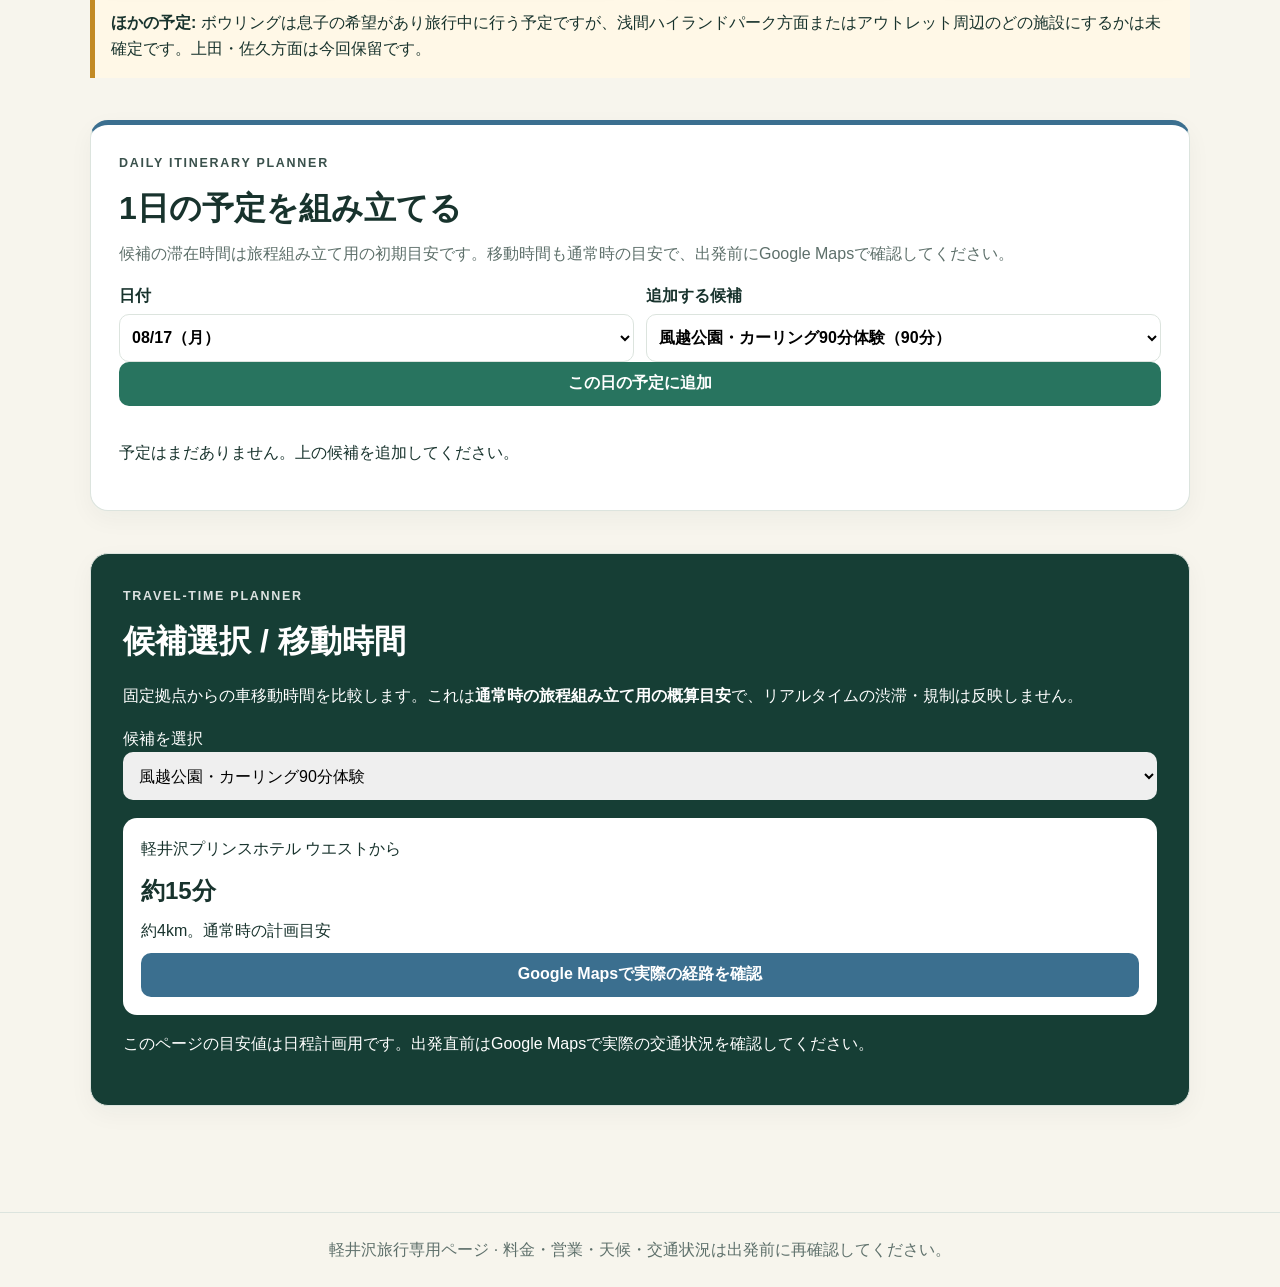
==== commit ae7b485b: "軽井沢の確定予定と旅行一覧を更新" ====
--- a/docs/trips/karuizawa/index.html
+++ b/docs/trips/karuizawa/index.html
@@ -82,12 +82,13 @@
       <div class="timeline-grid">
         <article class="panel"><h3>✓ 訪問済み・実績</h3>
           <div class="item"><time>8/16（日）午後〜夜</time><p>軽井沢へ車移動。途中のローソンで昼食を購入し、17:30頃アウトレットへ到着。店名未確定のパン屋で軽食後、新軽井沢の花火大会を観覧。武舎煙火の社長と話し、ホテルのコテージへチェックイン。</p></div>
-          <div class="item"><time>8/17（月）</time><p>朝食ブッフェを利用。息子の疲れを考慮し、プリンスウエスト・アウトレット周辺でゆっくり過ごす。</p></div>
+          <div class="item"><time>8/17（月）</time><p>日中はコテージ内と周辺で過ごした。18:45からピザーラで着席して夕食。</p></div>
         </article>
         <article class="panel fixed"><h3>! 固定予定・制約</h3>
           <div class="item"><time>8/18（火）14時頃</time><p>父親のオンライン会議。安定した電波と会議可能な場所が必要。</p></div>
           <div class="item"><time>8/19（水）14時頃 / 15:00〜17:00</time><p>祖父を軽井沢駅へ迎え、そのまま風越公園へ移動してテニス。</p></div>
           <div class="item"><time>8/20（木）終日</time><p>父親が会議。遠方移動はせず、家族はホテル内またはアウトレット周辺で過ごす予定。</p></div>
+          <div class="item"><time>8/20（木）19:30</time><p>いろどりDINING 彩‐SAI‐で夕食予約。</p></div>
           <div class="item"><time>滞在中毎朝</time><p>宿泊プランに含まれる朝食ブッフェを利用予定。</p></div>
         </article>
       </div>
@@ -161,7 +162,8 @@
       '2026-08-19': [
         {id:'pickup',type:'fixed',name:'軽井沢駅で祖父を迎える',destination:'軽井沢駅',time:14*60,stay:0,note:'14:00 anchor'},
         {id:'tennis',type:'fixed',name:'風越公園でテニス',destination:'軽井沢風越公園 / 軽井沢アイスパーク',time:15*60,stay:120,note:'15:00〜17:00'}
-      ]
+      ],
+      '2026-08-20': [{id:'sai-dinner',type:'fixed',name:'いろどりDINING 彩‐SAI‐で夕食',destination:'いろどりDINING 彩‐SAI‐',time:19*60+30,stay:0,note:'19:30 anchor'}]
     };
     const travelTimes = new Map([
       [`${base}|軽井沢ゴルフ練習場・パターコース`,5], [`${base}|軽井沢風越公園 / 軽井沢アイスパーク`,15],
@@ -266,4 +268,4 @@
     renderPlanner();
   </script>
 </body>
-</html>+</html>
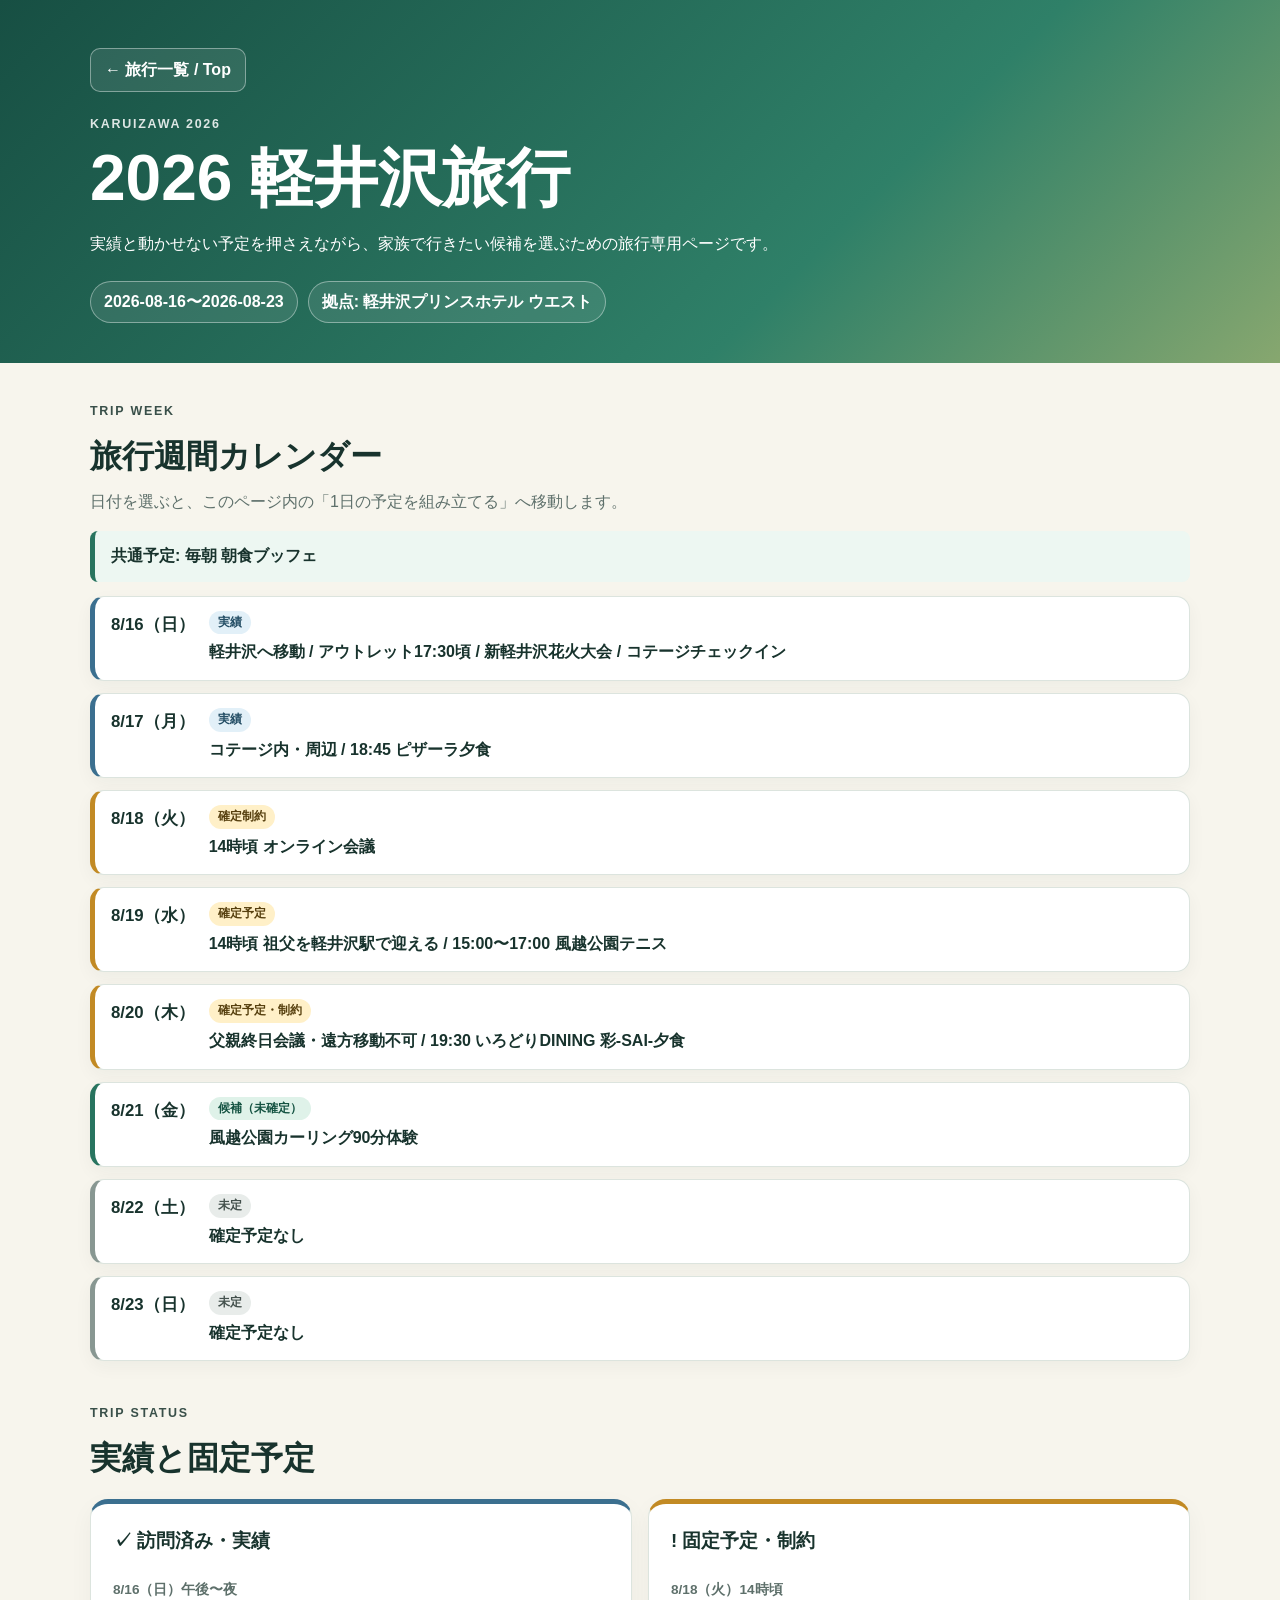
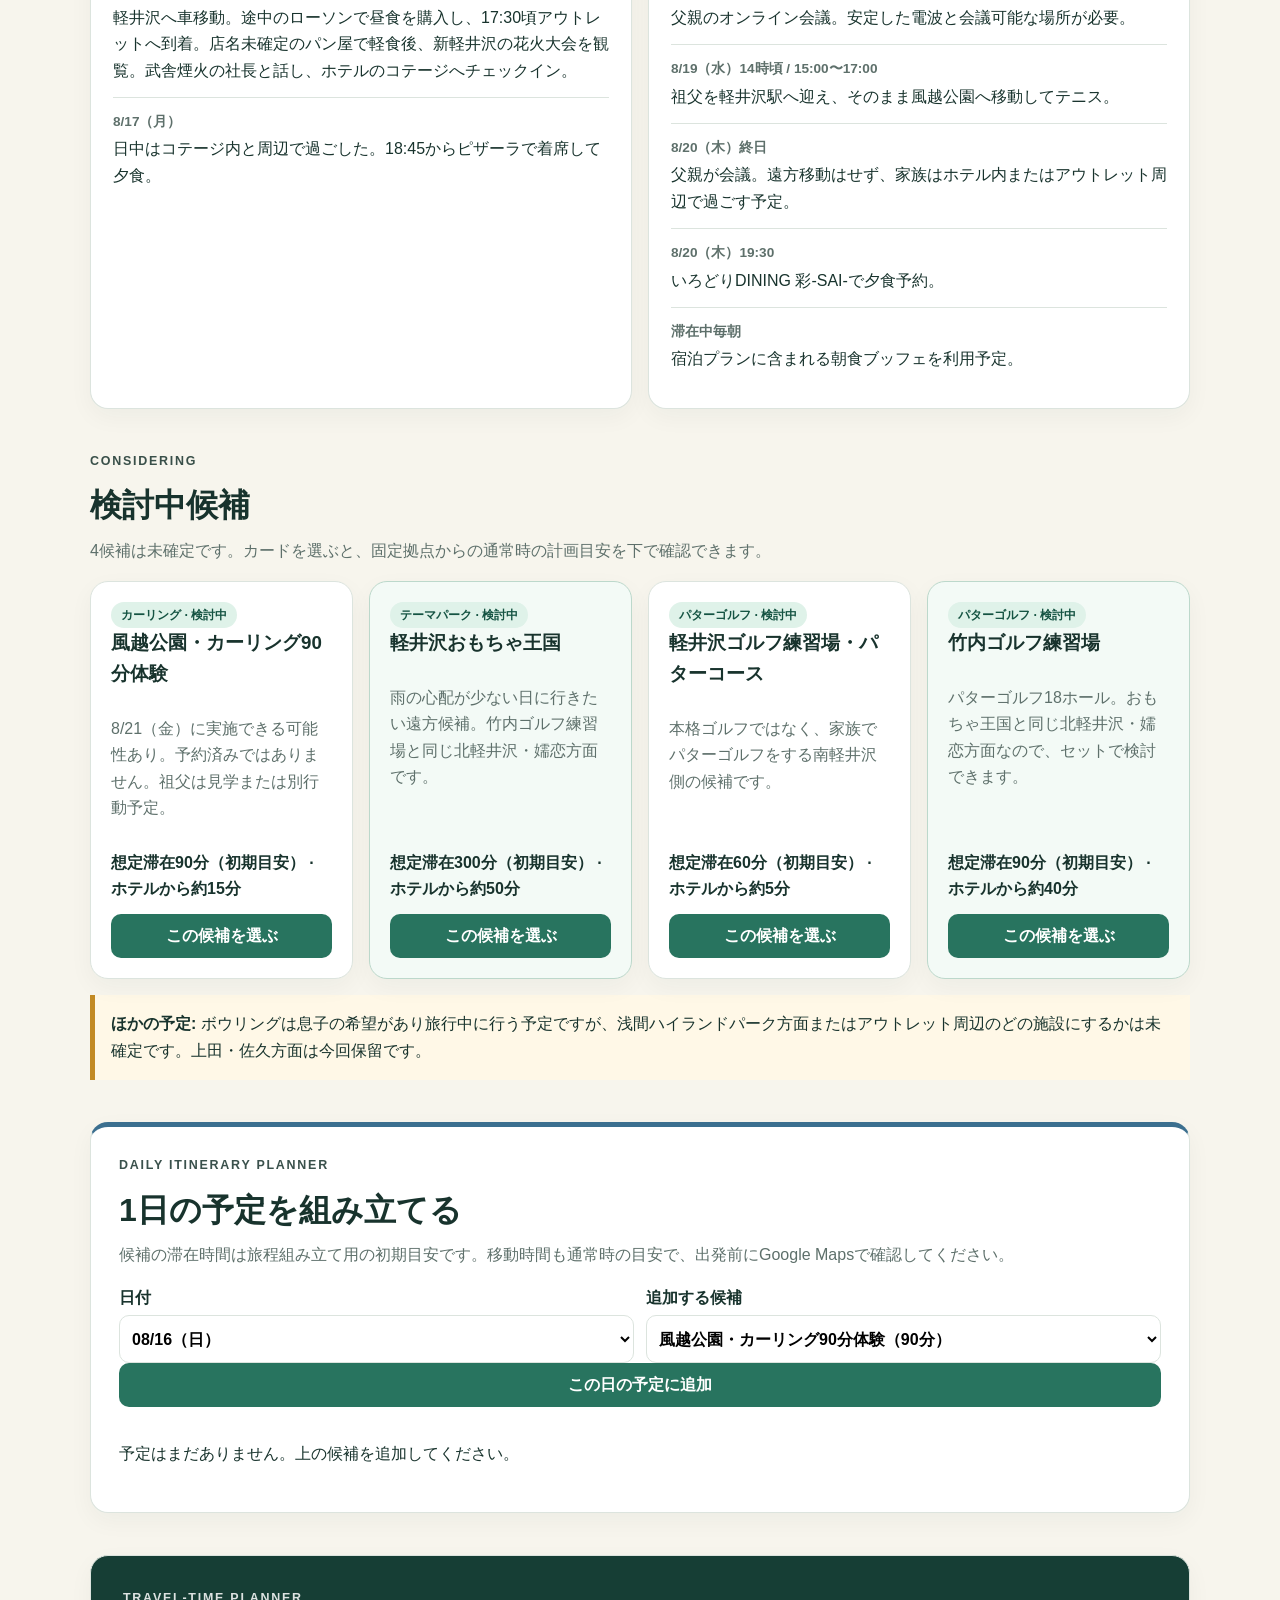
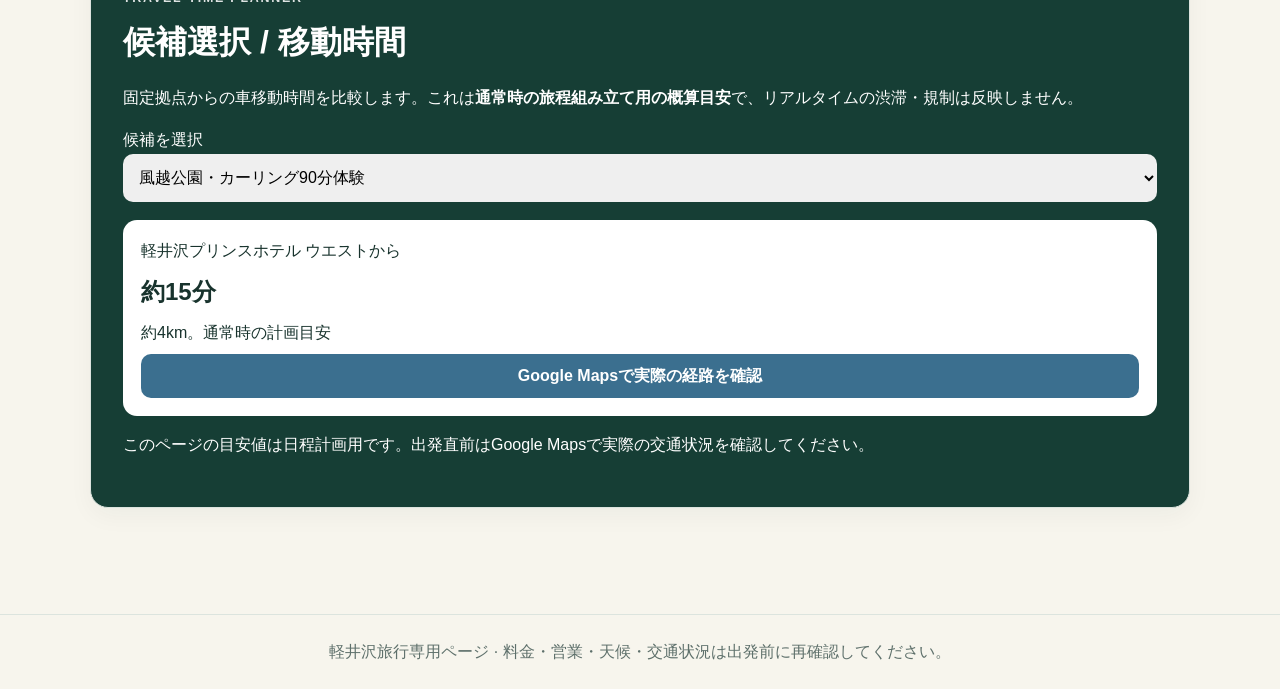
==== commit 6077170d: "軽井沢旅行に週間カレンダーを追加" ====
--- a/docs/trips/karuizawa/index.html
+++ b/docs/trips/karuizawa/index.html
@@ -23,6 +23,20 @@
     section { margin-bottom:42px; }
     h2 { margin:0 0 14px; font-size:clamp(1.45rem,4vw,2rem); }
     .intro { color:var(--muted); margin-top:-8px; }
+    .week-calendar { display:grid; gap:12px; }
+    .calendar-note { margin:0 0 14px; padding:12px 16px; border-left:5px solid var(--green); border-radius:8px; background:#edf7f2; font-weight:800; }
+    .calendar-day { display:grid; grid-template-columns:minmax(76px,auto) minmax(0,1fr); gap:14px; width:100%; min-height:72px; margin:0; padding:14px 16px; align-items:start; text-align:left; color:var(--ink); border:1px solid var(--line); border-left:5px solid var(--gold); border-radius:14px; background:var(--card); box-shadow:0 6px 18px #15372b0b; }
+    .calendar-day:hover,.calendar-day:focus-visible { color:var(--ink); background:#f4faf7; outline:3px solid #28745f44; outline-offset:2px; }
+    .calendar-day.actual { border-left-color:var(--blue); }
+    .calendar-day.candidate-day { border-left-color:var(--green); }
+    .calendar-day.undecided { border-left-color:#889792; }
+    .calendar-date { font-size:1.05rem; font-weight:900; white-space:nowrap; }
+    .calendar-events { display:grid; gap:5px; min-width:0; }
+    .status-label { justify-self:start; padding:2px 9px; border-radius:99px; color:#57400f; background:#fff0c8; font-size:.75rem; font-weight:900; }
+    .actual .status-label { color:#234d64; background:#e2f0f8; }
+    .candidate-day .status-label { color:#145342; background:#dff2e9; }
+    .undecided .status-label { color:#44514d; background:#e8ecea; }
+    .calendar-events p { margin:0; font-weight:600; }
     .timeline-grid,.candidate-grid { display:grid; grid-template-columns:repeat(auto-fit,minmax(260px,1fr)); gap:16px; }
     .panel,.candidate,.planner { border:1px solid var(--line); border-radius:18px; background:var(--card); box-shadow:0 8px 24px #15372b0b; }
     .panel { padding:22px; border-top:5px solid var(--blue); }
@@ -63,7 +77,7 @@
     .add-buttons { display:grid; grid-template-columns:repeat(auto-fit,minmax(180px,1fr)); gap:8px; }
     .add-buttons button { margin-top:0; }
     footer { padding:24px 16px; text-align:center; color:var(--muted); border-top:1px solid var(--line); }
-    @media (max-width:600px) { header { padding-top:34px; } .wrap { width:min(100% - 24px,1100px); } .day-controls,.schedule-card { grid-template-columns:1fr; } .schedule-actions { grid-template-columns:repeat(2,minmax(48px,1fr)); } .schedule-actions button { width:100%; } }
+    @media (max-width:600px) { header { padding-top:34px; } .wrap { width:min(100% - 24px,1100px); } .calendar-day { grid-template-columns:68px minmax(0,1fr); gap:10px; padding:13px 12px; } .day-controls,.schedule-card { grid-template-columns:1fr; } .schedule-actions { grid-template-columns:repeat(2,minmax(48px,1fr)); } .schedule-actions button { width:100%; } }
   </style>
 </head>
 <body>
@@ -77,6 +91,22 @@
     </div>
   </header>
   <main class="wrap">
+    <section aria-labelledby="week-calendar-title">
+      <p class="eyebrow">Trip week</p><h2 id="week-calendar-title">旅行週間カレンダー</h2>
+      <p class="intro">日付を選ぶと、このページ内の「1日の予定を組み立てる」へ移動します。</p>
+      <p class="calendar-note">共通予定: 毎朝 朝食ブッフェ</p>
+      <div class="week-calendar">
+        <button class="calendar-day actual" type="button" data-calendar-date="2026-08-16"><span class="calendar-date">8/16（日）</span><span class="calendar-events"><span class="status-label">実績</span><p>軽井沢へ移動 / アウトレット17:30頃 / 新軽井沢花火大会 / コテージチェックイン</p></span></button>
+        <button class="calendar-day actual" type="button" data-calendar-date="2026-08-17"><span class="calendar-date">8/17（月）</span><span class="calendar-events"><span class="status-label">実績</span><p>コテージ内・周辺 / 18:45 ピザーラ夕食</p></span></button>
+        <button class="calendar-day" type="button" data-calendar-date="2026-08-18"><span class="calendar-date">8/18（火）</span><span class="calendar-events"><span class="status-label">確定制約</span><p>14時頃 オンライン会議</p></span></button>
+        <button class="calendar-day" type="button" data-calendar-date="2026-08-19"><span class="calendar-date">8/19（水）</span><span class="calendar-events"><span class="status-label">確定予定</span><p>14時頃 祖父を軽井沢駅で迎える / 15:00〜17:00 風越公園テニス</p></span></button>
+        <button class="calendar-day" type="button" data-calendar-date="2026-08-20"><span class="calendar-date">8/20（木）</span><span class="calendar-events"><span class="status-label">確定予定・制約</span><p>父親終日会議・遠方移動不可 / 19:30 いろどりDINING 彩‐SAI‐夕食</p></span></button>
+        <button class="calendar-day candidate-day" type="button" data-calendar-date="2026-08-21"><span class="calendar-date">8/21（金）</span><span class="calendar-events"><span class="status-label">候補（未確定）</span><p>風越公園カーリング90分体験</p></span></button>
+        <button class="calendar-day undecided" type="button" data-calendar-date="2026-08-22"><span class="calendar-date">8/22（土）</span><span class="calendar-events"><span class="status-label">未定</span><p>確定予定なし</p></span></button>
+        <button class="calendar-day undecided" type="button" data-calendar-date="2026-08-23"><span class="calendar-date">8/23（日）</span><span class="calendar-events"><span class="status-label">未定</span><p>確定予定なし</p></span></button>
+      </div>
+    </section>
+
     <section aria-labelledby="timeline-title">
       <p class="eyebrow">Trip status</p><h2 id="timeline-title">実績と固定予定</h2>
       <div class="timeline-grid">
@@ -171,8 +201,9 @@
       ['軽井沢駅|軽井沢風越公園 / 軽井沢アイスパーク',15], ['軽井沢おもちゃ王国|竹内ゴルフ練習場',10], ['竹内ゴルフ練習場|軽井沢おもちゃ王国',10]
     ]);
     const dayPlans = (() => { try { return JSON.parse(localStorage.getItem(plannerStorageKey)) || {}; } catch { return {}; } })();
-    const dates = ['2026-08-17','2026-08-18','2026-08-19','2026-08-20','2026-08-21','2026-08-22','2026-08-23'];
-    dates.forEach(date => dateSelect.add(new Option(`${date.slice(5).replace('-','/')}（${'月火水木金土日'[dates.indexOf(date)]}）`,date)));
+    const dates = ['2026-08-16','2026-08-17','2026-08-18','2026-08-19','2026-08-20','2026-08-21','2026-08-22','2026-08-23'];
+    const weekdays = ['日','月','火','水','木','金','土','日'];
+    dates.forEach((date,index) => dateSelect.add(new Option(`${date.slice(5).replace('-','/')}（${weekdays[index]}）`,date)));
     Object.entries(plans).forEach(([id,plan]) => candidateSelect.add(new Option(`${plan.name}（${plan.stay}分）`,id)));
     function formatTime(minutes) { return `${String(Math.floor(minutes/60)).padStart(2,'0')}:${String(minutes%60).padStart(2,'0')}`; }
     function fixedToken(id) { return `@fixed:${id}`; }
@@ -265,6 +296,11 @@
       save(); renderPlanner();
     });
     dateSelect.addEventListener('change',renderPlanner);
+    document.querySelectorAll('[data-calendar-date]').forEach(day => day.addEventListener('click',() => {
+      dateSelect.value = day.dataset.calendarDate;
+      renderPlanner();
+      document.querySelector('.day-planner').scrollIntoView({behavior:'smooth',block:'start'});
+    }));
     renderPlanner();
   </script>
 </body>
